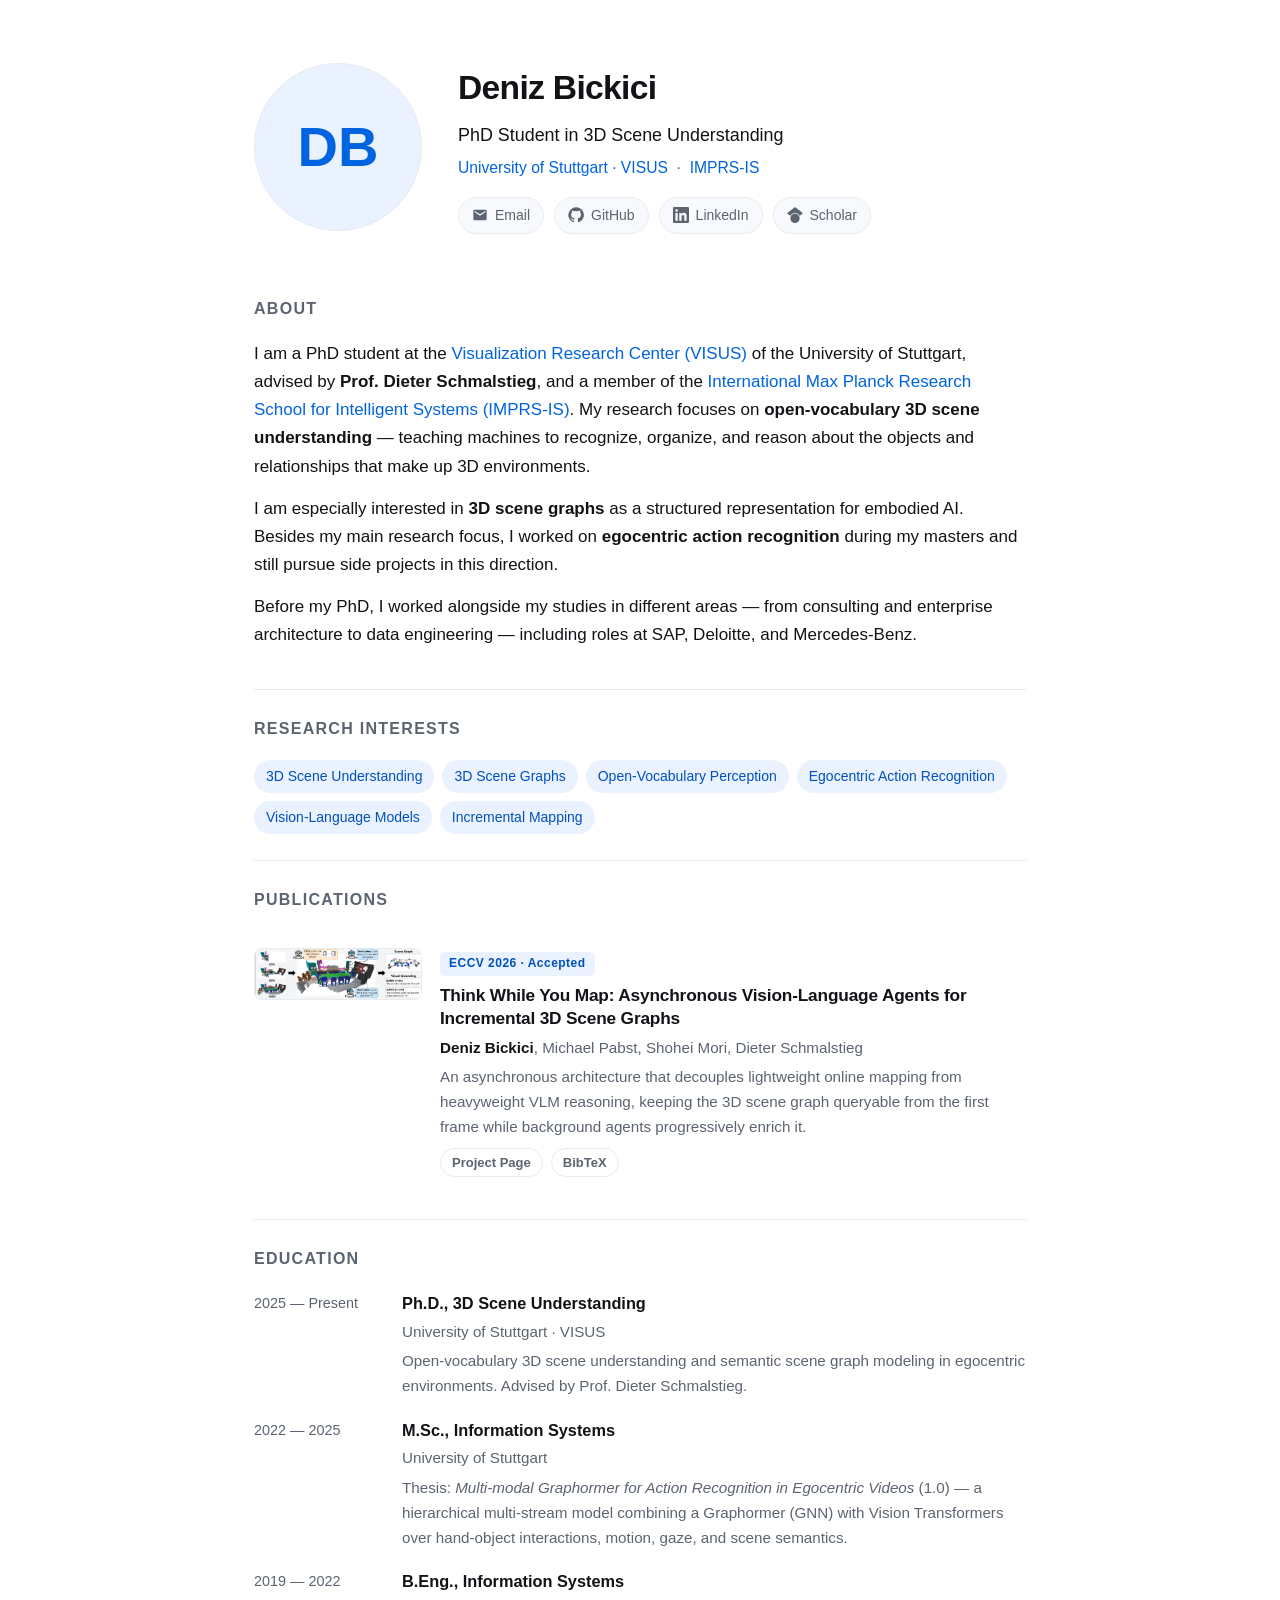
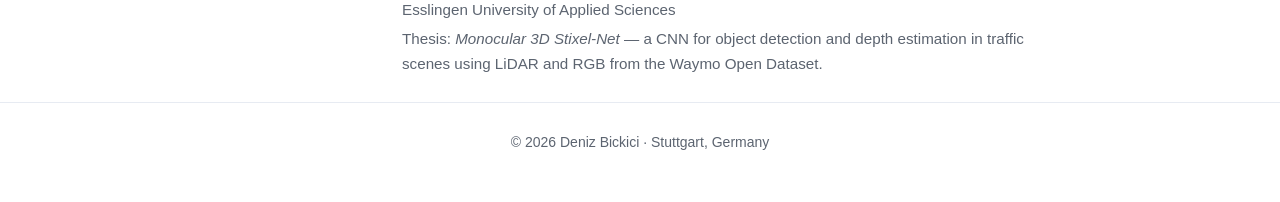
==== index.html @ e10bab6c "Deploy personal website" ====
<!DOCTYPE html>
<html lang="en">
<head>
  <meta charset="utf-8" />
  <meta name="viewport" content="width=device-width, initial-scale=1" />
  <title>Deniz Bickici</title>
  <meta name="description" content="Deniz Bickici — PhD student in 3D scene understanding at the University of Stuttgart (VISUS), part of IMPRS-IS." />
  <meta property="og:title" content="Deniz Bickici" />
  <meta property="og:description" content="PhD student in 3D scene understanding at the University of Stuttgart (VISUS) and IMPRS-IS." />
  <meta property="og:type" content="website" />
  <link rel="stylesheet" href="style.css" />
  <link rel="icon" href="data:image/svg+xml,<svg xmlns='http://www.w3.org/2000/svg' viewBox='0 0 100 100'><text y='.9em' font-size='90'>🧊</text></svg>" />
</head>
<body>

  <main class="wrap" id="top">

    <!-- ===================== HERO ===================== -->
    <header class="hero">
      <!-- Drop a square photo at assets/img/profile.jpg to replace the initials -->
      <div class="photo photo-fallback" aria-hidden="true">DB</div>
      <div>
        <h1>Deniz Bickici</h1>
        <p class="tagline">PhD Student in 3D Scene Understanding</p>
        <p class="affil">
          <a href="https://www.visus.uni-stuttgart.de/" target="_blank" rel="noopener">University of Stuttgart · VISUS</a>
          &nbsp;·&nbsp;
          <a href="https://imprs.is.mpg.de/" target="_blank" rel="noopener">IMPRS-IS</a>
        </p>
        <div class="social">
          <a href="mailto:denizbickici@mailbox.org">
            <svg viewBox="0 0 24 24"><path d="M20 4H4a2 2 0 0 0-2 2v12a2 2 0 0 0 2 2h16a2 2 0 0 0 2-2V6a2 2 0 0 0-2-2zm0 4-8 5-8-5V6l8 5 8-5z"/></svg>
            Email
          </a>
          <a href="https://github.com/denizbickici" target="_blank" rel="noopener">
            <svg viewBox="0 0 24 24"><path d="M12 .5a11.5 11.5 0 0 0-3.64 22.41c.58.11.79-.25.79-.56v-2c-3.2.7-3.88-1.54-3.88-1.54-.53-1.34-1.3-1.7-1.3-1.7-1.06-.72.08-.71.08-.71 1.17.08 1.78 1.2 1.78 1.2 1.04 1.79 2.74 1.27 3.41.97.1-.76.41-1.27.74-1.56-2.56-.29-5.26-1.28-5.26-5.7 0-1.26.45-2.29 1.19-3.1-.12-.29-.52-1.46.11-3.05 0 0 .97-.31 3.18 1.18a11 11 0 0 1 5.8 0c2.2-1.49 3.17-1.18 3.17-1.18.63 1.59.23 2.76.11 3.05.74.81 1.19 1.84 1.19 3.1 0 4.43-2.7 5.41-5.27 5.69.42.36.8 1.08.8 2.18v3.23c0 .31.21.68.8.56A11.5 11.5 0 0 0 12 .5z"/></svg>
            GitHub
          </a>
          <a href="https://de.linkedin.com/in/deniz-bickici-8774261ba" target="_blank" rel="noopener">
            <svg viewBox="0 0 24 24"><path d="M20.45 20.45h-3.56v-5.57c0-1.33-.03-3.04-1.85-3.04-1.85 0-2.13 1.45-2.13 2.94v5.67H9.35V9h3.41v1.56h.05c.48-.9 1.64-1.85 3.37-1.85 3.6 0 4.27 2.37 4.27 5.45v6.29zM5.34 7.43a2.07 2.07 0 1 1 0-4.14 2.07 2.07 0 0 1 0 4.14zM7.12 20.45H3.56V9h3.56v11.45zM22.22 0H1.77C.79 0 0 .77 0 1.73v20.54C0 23.23.79 24 1.77 24h20.45c.98 0 1.78-.77 1.78-1.73V1.73C24 .77 23.2 0 22.22 0z"/></svg>
            LinkedIn
          </a>
          <a href="https://scholar.google.com/" target="_blank" rel="noopener">
            <svg viewBox="0 0 24 24"><path d="M12 24a7 7 0 1 1 0-14 7 7 0 0 1 0 14zm0-24L0 9.5l4.84 3.77A8 8 0 0 1 12 9a8 8 0 0 1 7.16 4.27L24 9.5z"/></svg>
            Scholar
          </a>
        </div>
      </div>
    </header>

    <!-- ===================== ABOUT ===================== -->
    <section id="about">
      <h2>About</h2>
      <p class="lead">
        I am a PhD student at the <a href="https://www.visus.uni-stuttgart.de/" target="_blank" rel="noopener">Visualization Research Center (VISUS)</a>
        of the University of Stuttgart, advised by <strong>Prof. Dieter Schmalstieg</strong>, and a member of the
        <a href="https://imprs.is.mpg.de/" target="_blank" rel="noopener">International Max Planck Research School for Intelligent Systems (IMPRS-IS)</a>.
        My research focuses on <strong>open-vocabulary 3D scene understanding</strong> — teaching machines to recognize, organize, and reason about the
        objects and relationships that make up 3D environments.
      </p>
      <p>
        I am especially interested in <strong>3D scene graphs</strong> as a structured representation for embodied AI.
        Besides my main research focus, I worked on <strong>egocentric action recognition</strong> during my masters and
        still pursue side projects in this direction.
      </p>
      <p>
        Before my PhD, I worked alongside my studies in different areas — from consulting and enterprise architecture to
        data engineering — including roles at SAP, Deloitte, and Mercedes-Benz.
      </p>
    </section>

    <!-- ===================== RESEARCH ===================== -->
    <section id="research">
      <h2>Research Interests</h2>
      <div class="chips">
        <span class="chip">3D Scene Understanding</span>
        <span class="chip">3D Scene Graphs</span>
        <span class="chip">Open-Vocabulary Perception</span>
        <span class="chip">Egocentric Action Recognition</span>
        <span class="chip">Vision-Language Models</span>
        <span class="chip">Incremental Mapping</span>
      </div>
    </section>

    <!-- ===================== PUBLICATIONS ===================== -->
    <section id="publications">
      <h2>Publications</h2>

      <article class="pub">
        <a class="thumb" href="thinkgraphs/">
          <img src="assets/img/teaser.png" alt="ThinkGraphs teaser figure" loading="lazy" />
        </a>
        <div class="body">
          <span class="venue">ECCV 2026 · Accepted</span>
          <h3><a href="thinkgraphs/">Think While You Map: Asynchronous Vision-Language Agents for Incremental 3D Scene Graphs</a></h3>
          <p class="authors"><span class="me">Deniz Bickici</span>, Michael Pabst, Shohei Mori, Dieter Schmalstieg</p>
          <p style="margin:0;font-size:.95rem;color:var(--text-soft)">
            An asynchronous architecture that decouples lightweight online mapping from heavyweight VLM reasoning, keeping the
            3D scene graph queryable from the first frame while background agents progressively enrich it.
          </p>
          <div class="pub-links">
            <a href="thinkgraphs/">Project Page</a>
            <a href="thinkgraphs/#bibtex">BibTeX</a>
          </div>
        </div>
      </article>

    </section>

    <!-- ===================== EDUCATION ===================== -->
    <section id="education">
      <h2>Education</h2>
      <div class="timeline">
        <div class="tl">
          <div class="when">2025 — Present</div>
          <div class="what">
            <h3>Ph.D., 3D Scene Understanding</h3>
            <p class="org">University of Stuttgart · VISUS</p>
            <p>Open-vocabulary 3D scene understanding and semantic scene graph modeling in egocentric environments. Advised by Prof. Dieter Schmalstieg.</p>
          </div>
        </div>
        <div class="tl">
          <div class="when">2022 — 2025</div>
          <div class="what">
            <h3>M.Sc., Information Systems</h3>
            <p class="org">University of Stuttgart</p>
            <p>Thesis: <em>Multi-modal Graphormer for Action Recognition in Egocentric Videos</em> (1.0) — a hierarchical multi-stream model combining a Graphormer (GNN) with Vision Transformers over hand-object interactions, motion, gaze, and scene semantics.</p>
          </div>
        </div>
        <div class="tl">
          <div class="when">2019 — 2022</div>
          <div class="what">
            <h3>B.Eng., Information Systems</h3>
            <p class="org">Esslingen University of Applied Sciences</p>
            <p>Thesis: <em>Monocular 3D Stixel-Net</em> — a CNN for object detection and depth estimation in traffic scenes using LiDAR and RGB from the Waymo Open Dataset.</p>
          </div>
        </div>
      </div>
    </section>

  </main>

  <footer>
    <div class="wrap">
      © <span id="year"></span> Deniz Bickici · Stuttgart, Germany
    </div>
  </footer>

  <script>document.getElementById('year').textContent = new Date().getFullYear();</script>
</body>
</html>
---- style.css ----
/* ===========================================================
   Deniz Bickici — personal site
   Single shared stylesheet for homepage + project pages
   =========================================================== */

:root {
  --bg:        #ffffff;
  --bg-soft:   #f7f9fc;
  --text:      #111317;
  --text-soft: #5c6470;
  --border:    #e7ebf2;
  --accent:    #0064e0;
  --accent-dk: #0050bd;
  --accent-sf: #eaf2ff;
  --maxw:      820px;
  --radius:    12px;
}

* { box-sizing: border-box; }

html { scroll-behavior: smooth; }

body {
  margin: 0;
  background: var(--bg);
  color: var(--text);
  font-family: -apple-system, BlinkMacSystemFont, "Segoe UI", Roboto,
               Helvetica, Arial, "Inter", sans-serif;
  font-size: 17px;
  line-height: 1.65;
  -webkit-font-smoothing: antialiased;
  text-rendering: optimizeLegibility;
}

.wrap {
  max-width: var(--maxw);
  margin: 0 auto;
  padding: 0 24px;
}

a {
  color: var(--accent);
  text-decoration: none;
  transition: color .15s ease;
}
a:hover { color: var(--accent-dk); text-decoration: underline; }

/* ---------- Hero ---------- */
.hero {
  display: flex;
  gap: 36px;
  align-items: center;
  padding: 60px 0 36px;
}
.hero .photo {
  flex: 0 0 168px;
  width: 168px;
  height: 168px;
  border-radius: 50%;
  object-fit: cover;
  border: 1px solid var(--border);
  background: var(--bg-soft);
}
.hero .photo-fallback {
  display: flex;
  align-items: center;
  justify-content: center;
  font-size: 56px;
  font-weight: 700;
  color: var(--accent);
  background: var(--accent-sf);
}
.hero h1 {
  margin: 0 0 6px;
  font-size: 2.1rem;
  letter-spacing: -.02em;
}
.hero .tagline {
  margin: 0 0 4px;
  font-size: 1.12rem;
  color: var(--text);
  font-weight: 500;
}
.hero .affil {
  margin: 0;
  color: var(--text-soft);
  font-size: .98rem;
}
.hero .affil a { font-weight: 500; }

/* ---------- Social row ---------- */
.social {
  display: flex;
  flex-wrap: wrap;
  gap: 10px;
  margin-top: 16px;
}
.social a {
  display: inline-flex;
  align-items: center;
  gap: 7px;
  padding: 6px 13px;
  border: 1px solid var(--border);
  border-radius: 999px;
  background: var(--bg-soft);
  color: var(--text-soft);
  font-size: 14px;
  font-weight: 500;
}
.social a:hover {
  color: var(--accent);
  border-color: var(--accent);
  text-decoration: none;
}
.social svg { width: 16px; height: 16px; fill: currentColor; }

/* ---------- Sections ---------- */
section { padding: 26px 0; }
section + section { border-top: 1px solid var(--border); }
h2 {
  font-size: 1.0rem;
  text-transform: uppercase;
  letter-spacing: .08em;
  color: var(--text-soft);
  margin: 0 0 18px;
  font-weight: 700;
}
p { margin: 0 0 14px; }
.lead { color: var(--text); }

/* ---------- Interests chips ---------- */
.chips { display: flex; flex-wrap: wrap; gap: 8px; }
.chip {
  padding: 5px 12px;
  background: var(--accent-sf);
  color: var(--accent-dk);
  border-radius: 999px;
  font-size: 14px;
  font-weight: 500;
}

/* ---------- Publications ---------- */
.pub {
  display: flex;
  gap: 18px;
  padding: 16px 0;
}
.pub + .pub { border-top: 1px solid var(--border); }
.pub .thumb {
  flex: 0 0 168px;
  width: 168px;
  border-radius: 8px;
  border: 1px solid var(--border);
  overflow: hidden;
  align-self: flex-start;
  background: var(--bg-soft);
}
.pub .thumb img { width: 100%; display: block; }
.pub .body { flex: 1; min-width: 0; }
.pub .venue {
  display: inline-block;
  font-size: 12px;
  font-weight: 700;
  letter-spacing: .04em;
  color: var(--accent-dk);
  background: var(--accent-sf);
  padding: 2px 9px;
  border-radius: 6px;
  margin-bottom: 8px;
}
.pub h3 {
  margin: 0 0 5px;
  font-size: 1.08rem;
  line-height: 1.35;
  letter-spacing: -.01em;
}
.pub h3 a { color: var(--text); }
.pub h3 a:hover { color: var(--accent); }
.pub .authors { margin: 0 0 4px; font-size: .95rem; color: var(--text-soft); }
.pub .authors .me { color: var(--text); font-weight: 600; }
.pub .pub-links { margin-top: 8px; display: flex; flex-wrap: wrap; gap: 8px; }
.pub .pub-links a {
  font-size: 13px;
  font-weight: 600;
  padding: 3px 11px;
  border: 1px solid var(--border);
  border-radius: 999px;
  color: var(--text-soft);
}
.pub .pub-links a:hover { color: var(--accent); border-color: var(--accent); text-decoration: none; }

/* ---------- Timeline (education) ---------- */
.timeline { display: flex; flex-direction: column; gap: 18px; }
.tl {
  display: grid;
  grid-template-columns: 130px 1fr;
  gap: 18px;
}
.tl .when { color: var(--text-soft); font-size: .9rem; padding-top: 2px; }
.tl .what h3 { margin: 0 0 2px; font-size: 1.02rem; }
.tl .what .org { color: var(--text-soft); font-size: .95rem; margin: 0 0 4px; }
.tl .what p { margin: 0; font-size: .95rem; color: var(--text-soft); }

/* ---------- Footer ---------- */
footer {
  border-top: 1px solid var(--border);
  padding: 28px 0 48px;
  color: var(--text-soft);
  font-size: 14px;
  text-align: center;
}

/* ---------- Responsive ---------- */
@media (max-width: 640px) {
  body { font-size: 16px; }
  .hero { flex-direction: column; text-align: center; padding-top: 40px; gap: 22px; }
  .social { justify-content: center; }
  .nav .links { gap: 16px; }
  .nav .links a.hide-sm { display: none; }
  .pub { flex-direction: column; }
  .pub .thumb { width: 100%; flex-basis: auto; }
  .tl { grid-template-columns: 1fr; gap: 4px; }
}
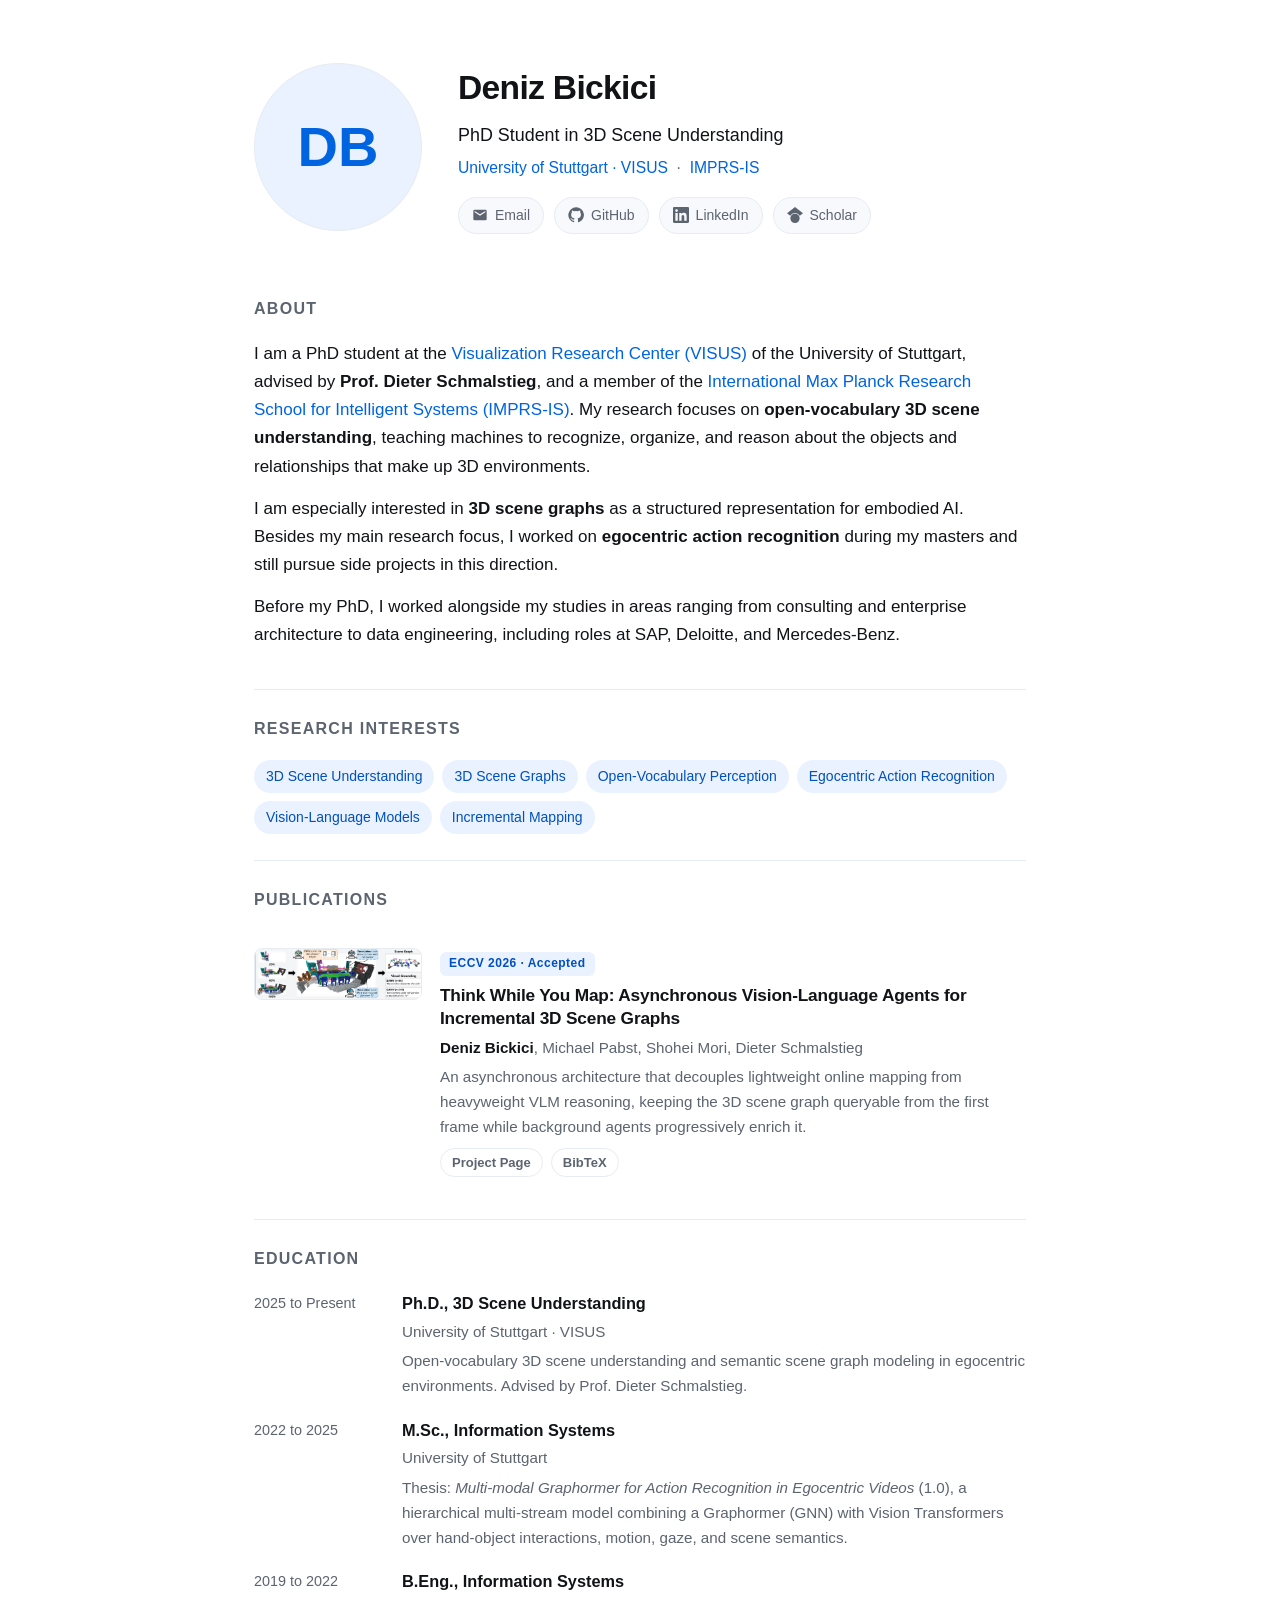
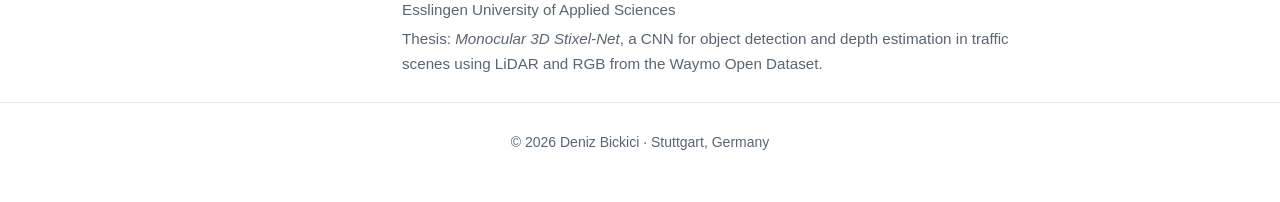
==== commit b85d7dab: "Remove dash-heavy wording" ====
--- a/index.html
+++ b/index.html
@@ -4,7 +4,7 @@
   <meta charset="utf-8" />
   <meta name="viewport" content="width=device-width, initial-scale=1" />
   <title>Deniz Bickici</title>
-  <meta name="description" content="Deniz Bickici — PhD student in 3D scene understanding at the University of Stuttgart (VISUS), part of IMPRS-IS." />
+  <meta name="description" content="Deniz Bickici, PhD student in 3D scene understanding at the University of Stuttgart (VISUS), part of IMPRS-IS." />
   <meta property="og:title" content="Deniz Bickici" />
   <meta property="og:description" content="PhD student in 3D scene understanding at the University of Stuttgart (VISUS) and IMPRS-IS." />
   <meta property="og:type" content="website" />
@@ -55,7 +55,7 @@
         I am a PhD student at the <a href="https://www.visus.uni-stuttgart.de/" target="_blank" rel="noopener">Visualization Research Center (VISUS)</a>
         of the University of Stuttgart, advised by <strong>Prof. Dieter Schmalstieg</strong>, and a member of the
         <a href="https://imprs.is.mpg.de/" target="_blank" rel="noopener">International Max Planck Research School for Intelligent Systems (IMPRS-IS)</a>.
-        My research focuses on <strong>open-vocabulary 3D scene understanding</strong> — teaching machines to recognize, organize, and reason about the
+        My research focuses on <strong>open-vocabulary 3D scene understanding</strong>, teaching machines to recognize, organize, and reason about the
         objects and relationships that make up 3D environments.
       </p>
       <p>
@@ -64,8 +64,8 @@
         still pursue side projects in this direction.
       </p>
       <p>
-        Before my PhD, I worked alongside my studies in different areas — from consulting and enterprise architecture to
-        data engineering — including roles at SAP, Deloitte, and Mercedes-Benz.
+        Before my PhD, I worked alongside my studies in areas ranging from consulting and enterprise architecture to
+        data engineering, including roles at SAP, Deloitte, and Mercedes-Benz.
       </p>
     </section>
 
@@ -112,7 +112,7 @@
       <h2>Education</h2>
       <div class="timeline">
         <div class="tl">
-          <div class="when">2025 — Present</div>
+          <div class="when">2025 to Present</div>
           <div class="what">
             <h3>Ph.D., 3D Scene Understanding</h3>
             <p class="org">University of Stuttgart · VISUS</p>
@@ -120,19 +120,19 @@
           </div>
         </div>
         <div class="tl">
-          <div class="when">2022 — 2025</div>
+          <div class="when">2022 to 2025</div>
           <div class="what">
             <h3>M.Sc., Information Systems</h3>
             <p class="org">University of Stuttgart</p>
-            <p>Thesis: <em>Multi-modal Graphormer for Action Recognition in Egocentric Videos</em> (1.0) — a hierarchical multi-stream model combining a Graphormer (GNN) with Vision Transformers over hand-object interactions, motion, gaze, and scene semantics.</p>
+            <p>Thesis: <em>Multi-modal Graphormer for Action Recognition in Egocentric Videos</em> (1.0), a hierarchical multi-stream model combining a Graphormer (GNN) with Vision Transformers over hand-object interactions, motion, gaze, and scene semantics.</p>
           </div>
         </div>
         <div class="tl">
-          <div class="when">2019 — 2022</div>
+          <div class="when">2019 to 2022</div>
           <div class="what">
             <h3>B.Eng., Information Systems</h3>
             <p class="org">Esslingen University of Applied Sciences</p>
-            <p>Thesis: <em>Monocular 3D Stixel-Net</em> — a CNN for object detection and depth estimation in traffic scenes using LiDAR and RGB from the Waymo Open Dataset.</p>
+            <p>Thesis: <em>Monocular 3D Stixel-Net</em>, a CNN for object detection and depth estimation in traffic scenes using LiDAR and RGB from the Waymo Open Dataset.</p>
           </div>
         </div>
       </div>
--- a/style.css
+++ b/style.css
@@ -1,5 +1,5 @@
 /* ===========================================================
-   Deniz Bickici — personal site
+   Deniz Bickici personal site
    Single shared stylesheet for homepage + project pages
    =========================================================== */
 
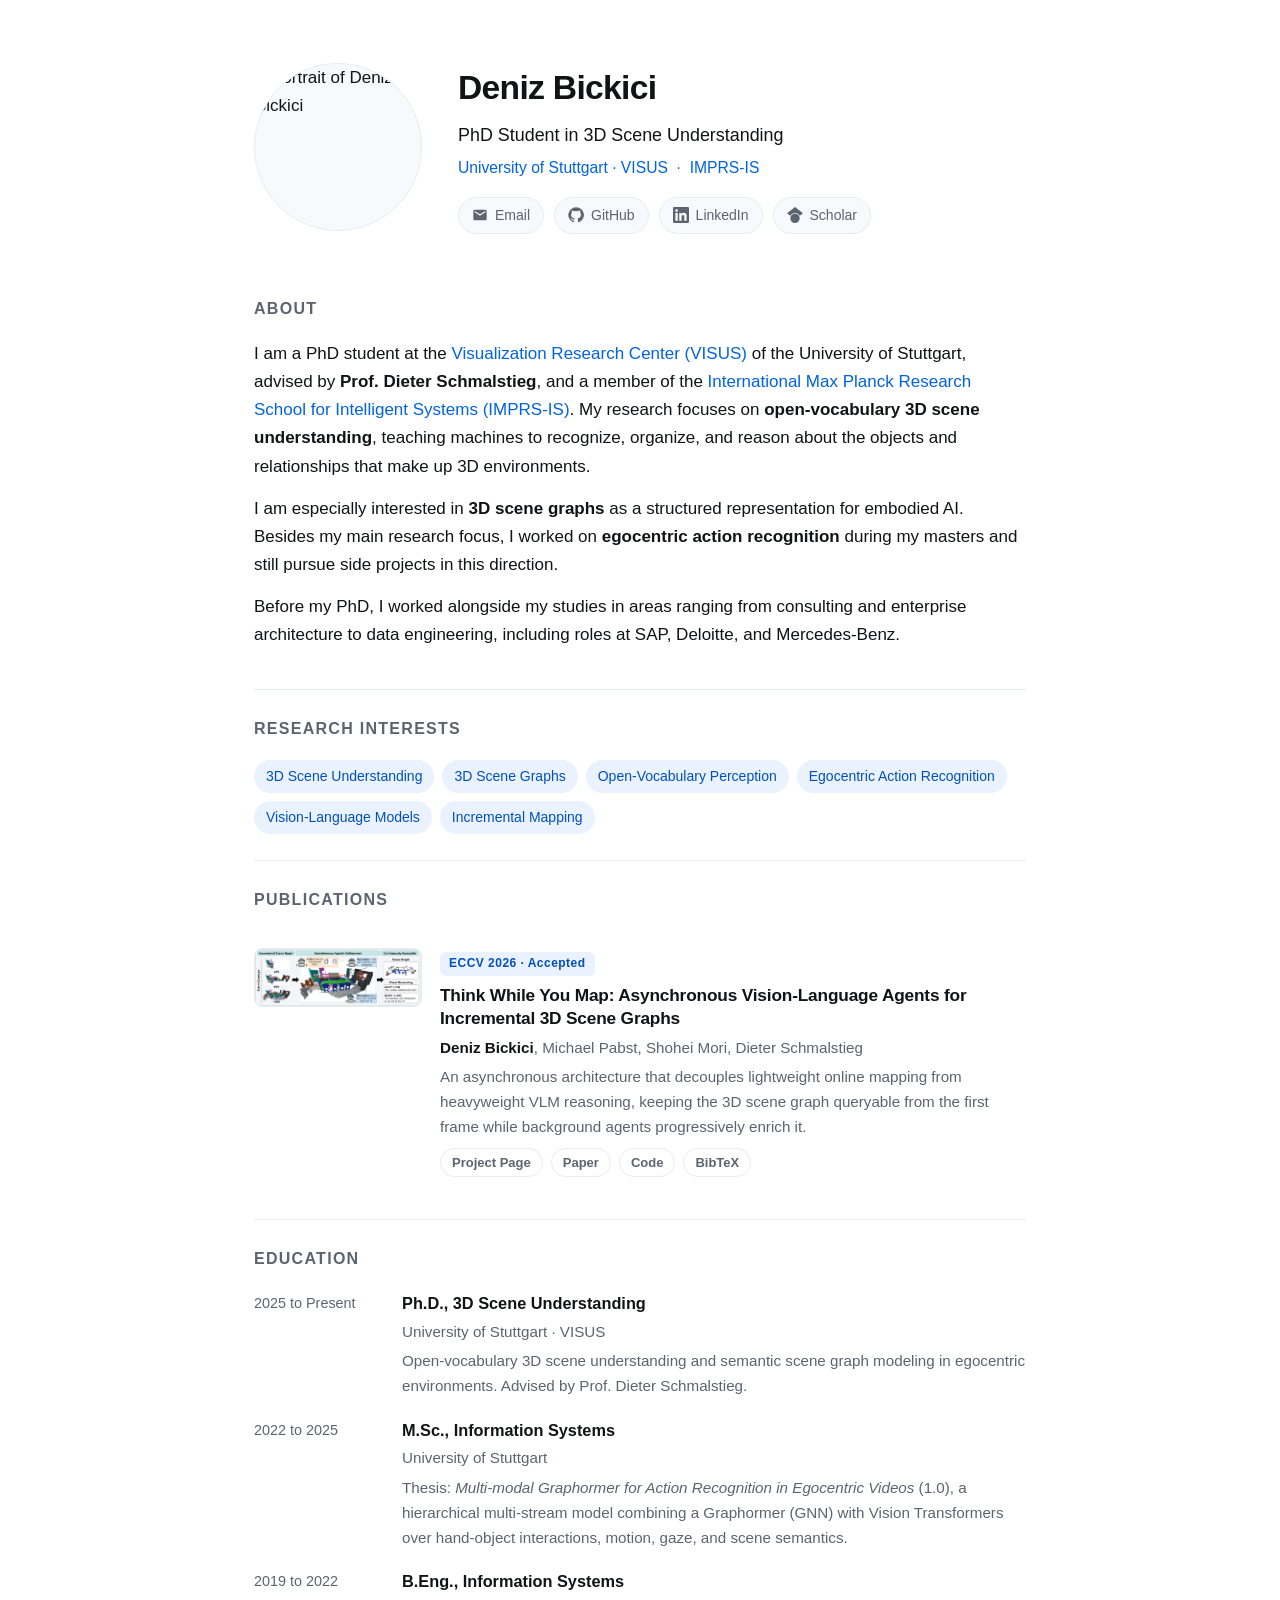
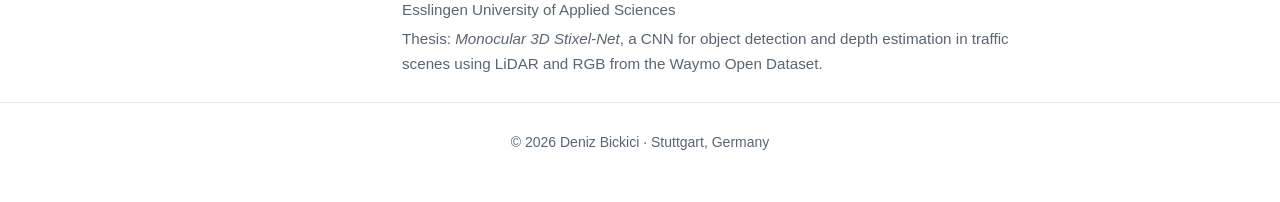
==== commit fab2cf4f: "Publish ThinkGraphs code and ECCV paper links" ====
--- a/index.html
+++ b/index.html
@@ -17,8 +17,7 @@
 
     <!-- ===================== HERO ===================== -->
     <header class="hero">
-      <!-- Drop a square photo at assets/img/profile.jpg to replace the initials -->
-      <div class="photo photo-fallback" aria-hidden="true">DB</div>
+      <img class="photo" src="assets/img/CV_foto.jpg" alt="Portrait of Deniz Bickici" width="200" height="200" />
       <div>
         <h1>Deniz Bickici</h1>
         <p class="tagline">PhD Student in 3D Scene Understanding</p>
@@ -100,6 +99,8 @@
           </p>
           <div class="pub-links">
             <a href="thinkgraphs/">Project Page</a>
+            <a href="https://media.eventhosts.cc/Conferences/ECCV2026/pdfs/9724.pdf" target="_blank" rel="noopener">Paper</a>
+            <a href="https://github.com/denizbickici/ThinkGraphs" target="_blank" rel="noopener">Code</a>
             <a href="thinkgraphs/#bibtex">BibTeX</a>
           </div>
         </div>
